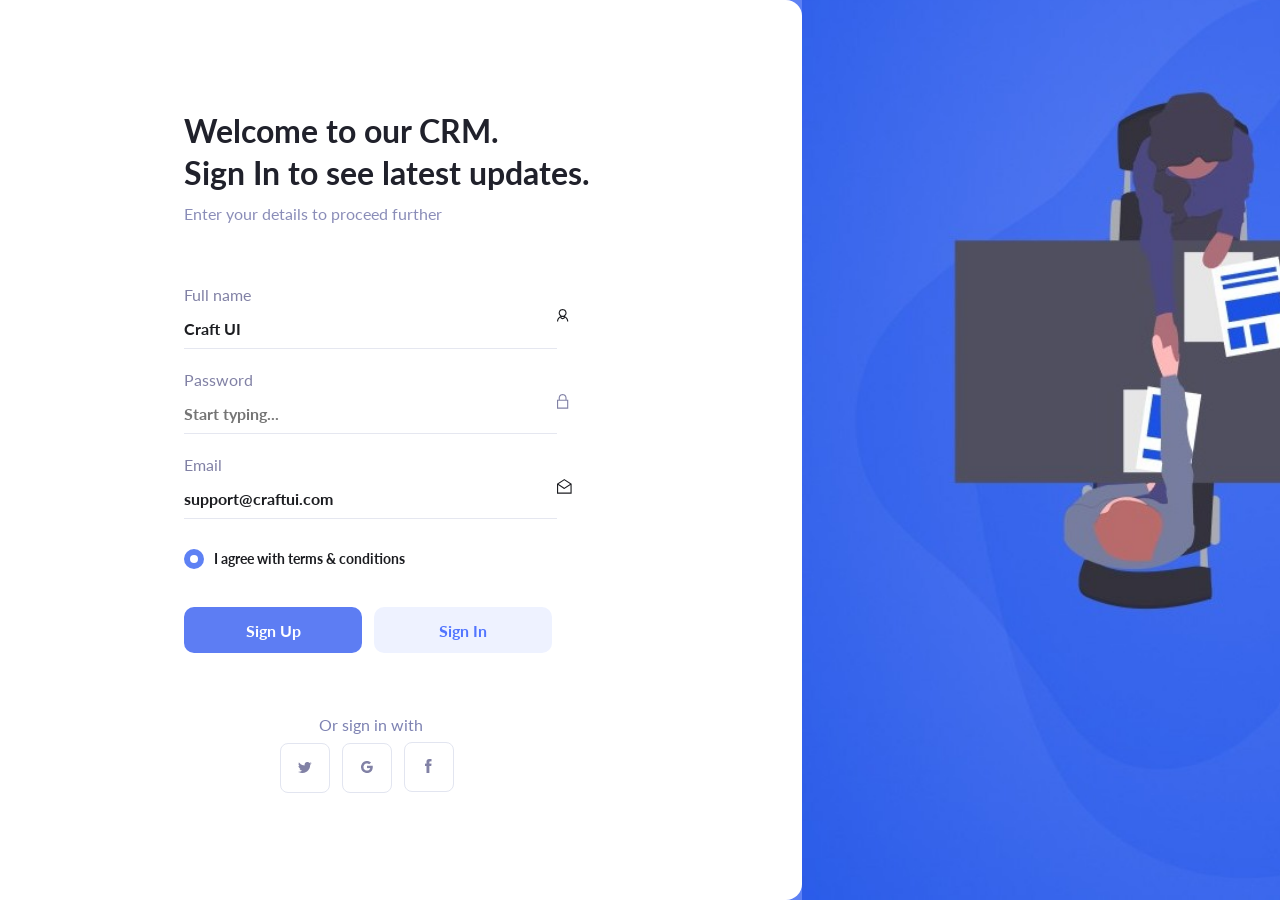
==== Sign-Up page/index.html @ 9873af3b "Sign-up Page created" ====
<!doctype html>
<html>
  <head>
    <title>CRM Login</title>
    <link rel="stylesheet" href="style.css" />

    <link
      href="https://fonts.googleapis.com/css2?family=Lato:ital,wght@0,100;0,300;0,400;0,700;0,900;1,100;1,300;1,400;1,700;1,900&display=swap"
      rel="stylesheet"
    />

    <link
      rel="stylesheet"
      href="https://cdnjs.cloudflare.com/ajax/libs/font-awesome/6.6.0/css/all.min.css"
    />
  </head>
  <body>
    <div class="container">
      <!-- Left side -->

      <div class="left">
        <div class="form-box">
          <h1>Welcome to our CRM.<br />Sign In to see latest updates.</h1>
          <p>Enter your details to proceed further</p>

          <div class="input-box">
            <label>Full name</label>
            <input type="text" value="Craft UI" />
            <img src="/Sign-Up page/images/profile.svg" class="icon" />
          </div>

          <div class="input-box">
            <label>Password</label>
            <input type="password" placeholder="Start typing..." />
            <img src="/Sign-Up page/images/password.svg" class="icon" />
          </div>

          <div class="input-box">
            <label>Email</label>
            <input type="email" value="support@craftui.com" />
            <img src="/Sign-Up page/images/mail.svg" class="icon" />
          </div>

          <label class="custom-radio">
            <span class="outer-circle">
              <span class="inner-circle"></span>
            </span>

            <span class="label-text">I agree with terms & conditions</span>
          </label>

          <div class="buttons">
            <button class="signin">Sign Up</button>
            <button class="signup">Sign In</button>
          </div>

          <div class="social">
            <p>Or sign in with</p>
            <button>
              <img src="/Sign-Up page/images/Twitter.png" />
            </button>
            <button>
              <img src="/Sign-Up page/images/Google.png" />
            </button>
            <button>
              <img src="/Sign-Up page/images/Facebook.png" />
            </button>
          </div>
        </div>
      </div>

      <!-- Right side -->

      <div class="right">
        <img src="/Sign-Up page/images/Frame 9.jpg" />
      </div>
    </div>
  </body>
</html>
---- Sign-Up page/style.css ----
* {
  margin: 0;
  padding: 0;
  box-sizing: border-box;
  font-family: lato;
}

body {
  height: 100vh;
  background: #fff;
}

.container {
width: 1440px;
height: 900px;
margin: auto;
background-color: #5e81f4;
display: flex;
align-items: flex-end;
}

/* Left side */

.left {
width: 802px;
height: 900px;
display: flex;
align-items: center;
gap: 10px;
background-color: #ffffff;
padding: 108px 184px;
border-top-right-radius: 16px;
border-bottom-right-radius: 16px;
}

.form-box {
  width: 470px;
  margin-bottom: 102px;
}

.form-box h1 {
  font-size: 32px;
  color: #20212b;
  line-height: 1.3;
  margin-bottom: 11px;
  margin-top: 102px;
}

.form-box p {
  color: #8a8db8;
  margin-bottom: 62px;
}

.input-box {
  margin-bottom: 13px;
  width: 373px;;
  height: 72px;
}

.icon{
font-family: la-solid-900;
font-weight: 400;
font-size: 18px;
line-height: normal;
text-align: center;
color: #1c1d21;
position: absolute;
}

.input-box label {
  display: block;
  color: #8181A5;
  margin-bottom: 5px;
}

.input-box input {
  width: 373px;
  border: none;
  border-bottom: 1px solid #e5e7f0;
  padding: 10px 0;
  font-size: 16px;
  outline: none;
  color: #1C1D21;
  font-weight: bold;
}


.custom-radio{
    display: flex;
    align-items: center;
    gap: 10px;
    cursor: pointer;
    margin-bottom: 38px;
    margin-top: 21px;
}

.outer-circle{
  width: 20px;
  height: 20px;
  background-color: #5e81f4;
  border-radius: 50%;
  display: flex;
  justify-content: center;
  align-items: center;
}

.inner-circle{
  width: 8px;
  height: 8px;
  background-color: #ffffff;
  border-radius: 50%;
}

.label-text{
font-family: Lato;
font-weight: bold;
font-size: 14px;
line-height: 21px;
color: #1c1d21;
}


.buttons {
  display: flex;
  gap: 12px;
  
}

.buttons button {
  width: 178px;
  height: 46px;
  border-radius: 10px;
  border: none;
  font-size: 16px;
  font-weight: bold;
  cursor: pointer;
}

.signin {
  background: #5d7df3;
  color: white;
}

.signup {
  background: #eef2ff;
  color: #5275ff;
}

.social {
  width: 373px;
  height: 75px;
  text-align: center;
  justify-content: center;
}

.social p {
  color: #7d82b2;
  margin-top: 62px;
  margin-bottom: 8px;
}

.social button {
  width: 50px;
  height: 50px;
  border: 1px solid #e2e5f0;
  background: white;
  border-radius: 8px;
  color: #7d82b2;
  margin-right: 8px;
}

/* Right side for Image */

.right {
  display: flex;
  justify-content: center;
  align-items: center;
}

.right img {
  width: 688px;
  height: 1049px;;
}
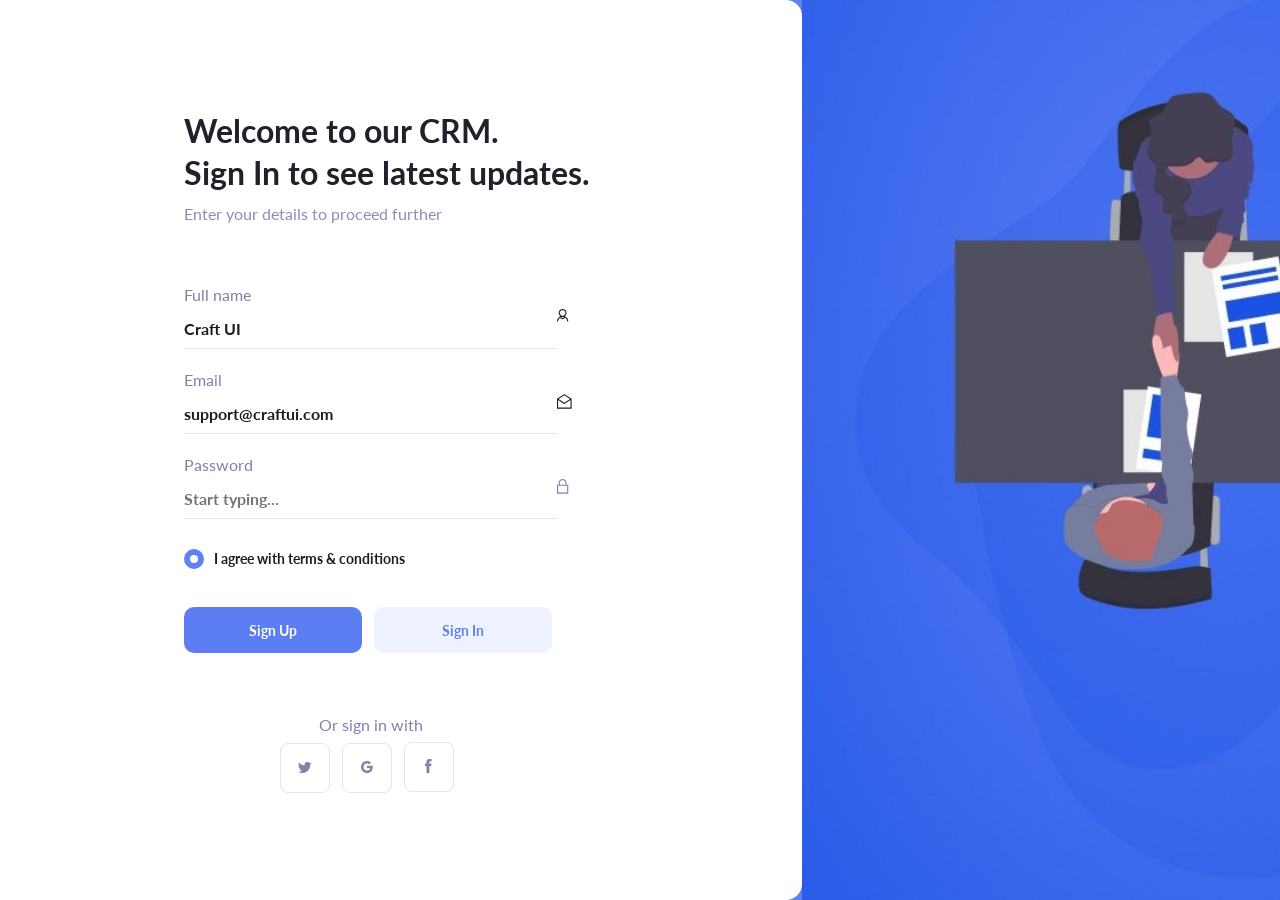
==== commit e5a340ab: "Sign-up Page Updated" ====
--- a/Sign-Up page/index.html
+++ b/Sign-Up page/index.html
@@ -30,15 +30,15 @@
           </div>
 
           <div class="input-box">
+            <label>Email</label>
+            <input type="email" value="support@craftui.com" />
+            <img src="/Sign-Up page/images/mail.svg" class="icon" />
+          </div>
+
+          <div class="input-box">
             <label>Password</label>
             <input type="password" placeholder="Start typing..." />
             <img src="/Sign-Up page/images/password.svg" class="icon" />
-          </div>
-
-          <div class="input-box">
-            <label>Email</label>
-            <input type="email" value="support@craftui.com" />
-            <img src="/Sign-Up page/images/mail.svg" class="icon" />
           </div>
 
           <label class="custom-radio">
@@ -50,8 +50,8 @@
           </label>
 
           <div class="buttons">
-            <button class="signin">Sign Up</button>
-            <button class="signup">Sign In</button>
+            <button class="signup">Sign Up</button>
+            <button class="signin">Sign In</button>
           </div>
 
           <div class="social">
--- a/Sign-Up page/style.css
+++ b/Sign-Up page/style.css
@@ -123,7 +123,6 @@
 .buttons {
   display: flex;
   gap: 12px;
-  
 }
 
 .buttons button {
@@ -131,19 +130,30 @@
   height: 46px;
   border-radius: 10px;
   border: none;
-  font-size: 16px;
-  font-weight: bold;
   cursor: pointer;
+  justify-content: center;
+  align-items: center;
+  
+}
+
+.signup {
+background: #5d7df3;
+font-family: Lato;
+font-weight: 700;
+font-size: 14px;
+line-height: normal;
+text-align: center;
+color: #ffffff;
 }
 
 .signin {
-  background: #5d7df3;
-  color: white;
-}
-
-.signup {
-  background: #eef2ff;
-  color: #5275ff;
+background: #eef2ff;
+font-family: Lato;
+font-weight: 700;
+font-size: 14px;
+line-height: normal;
+text-align: center;
+color: #5e81f4;
 }
 
 .social {
